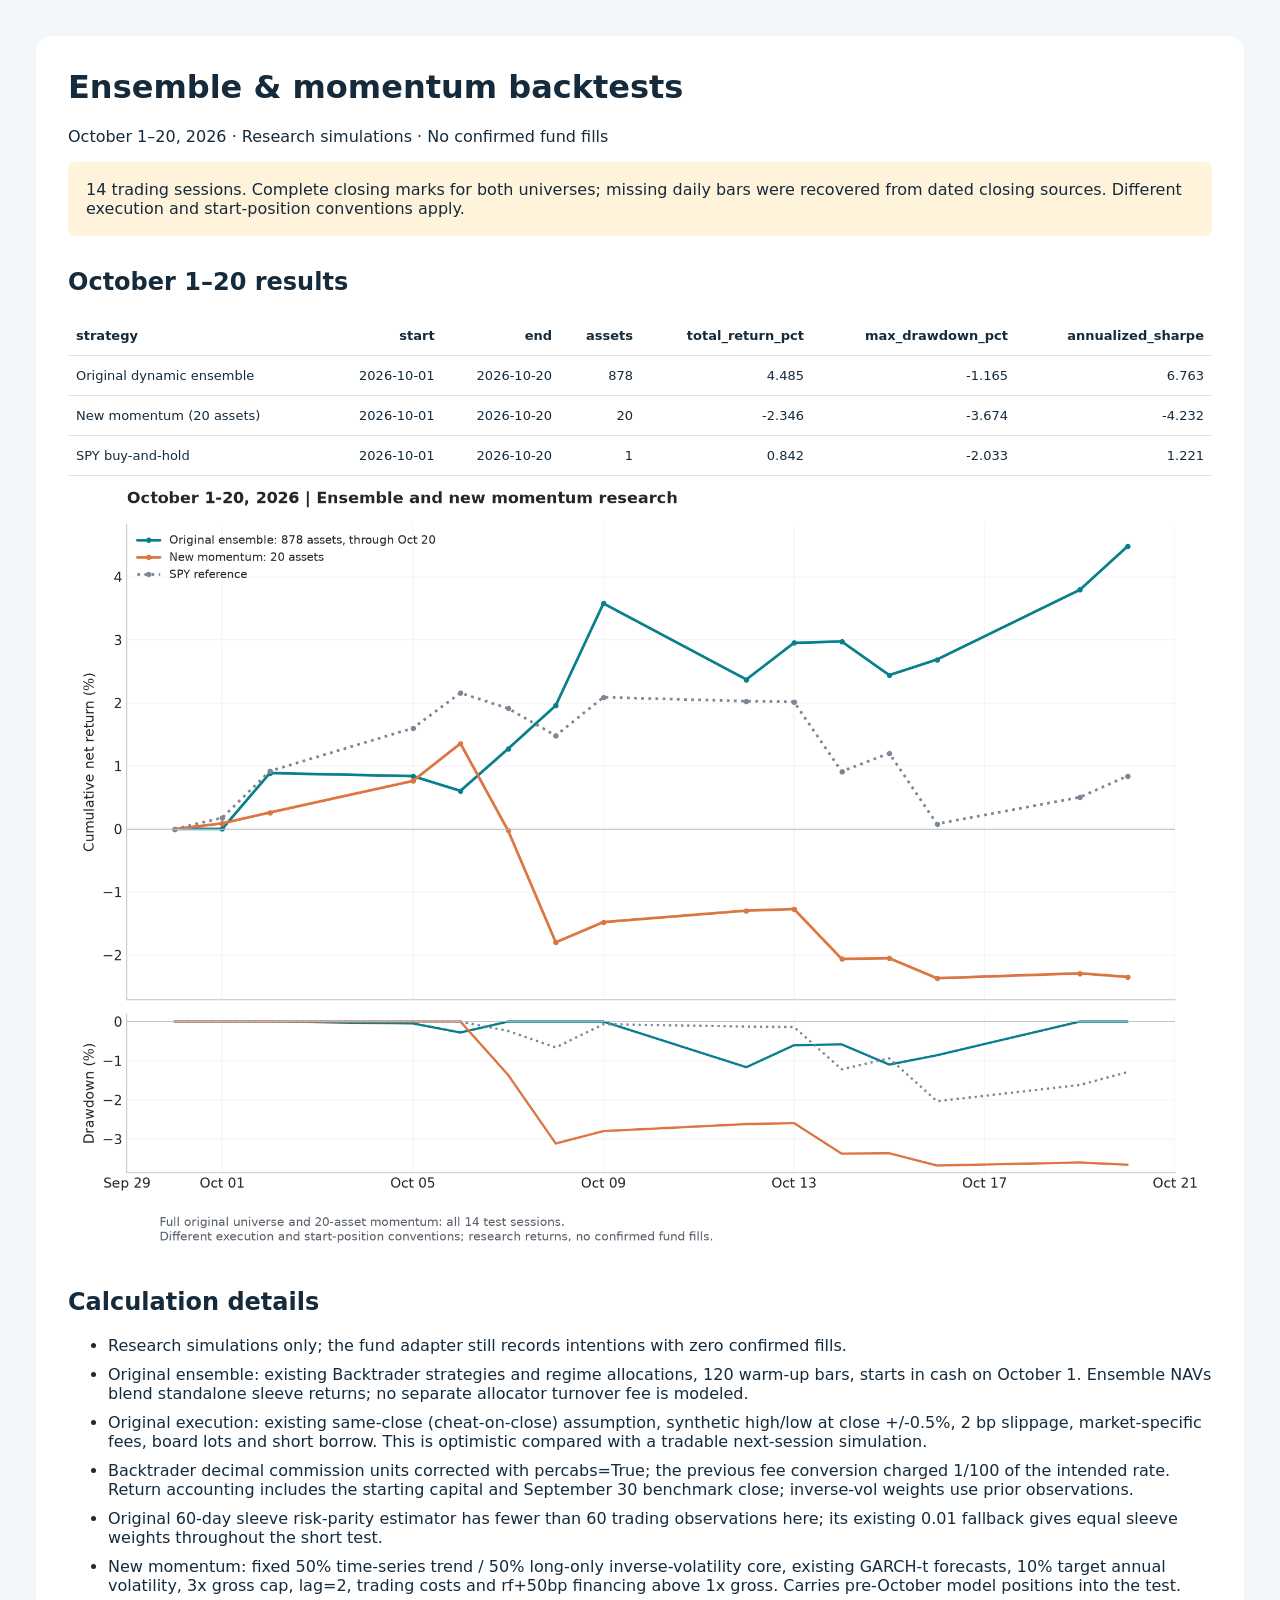
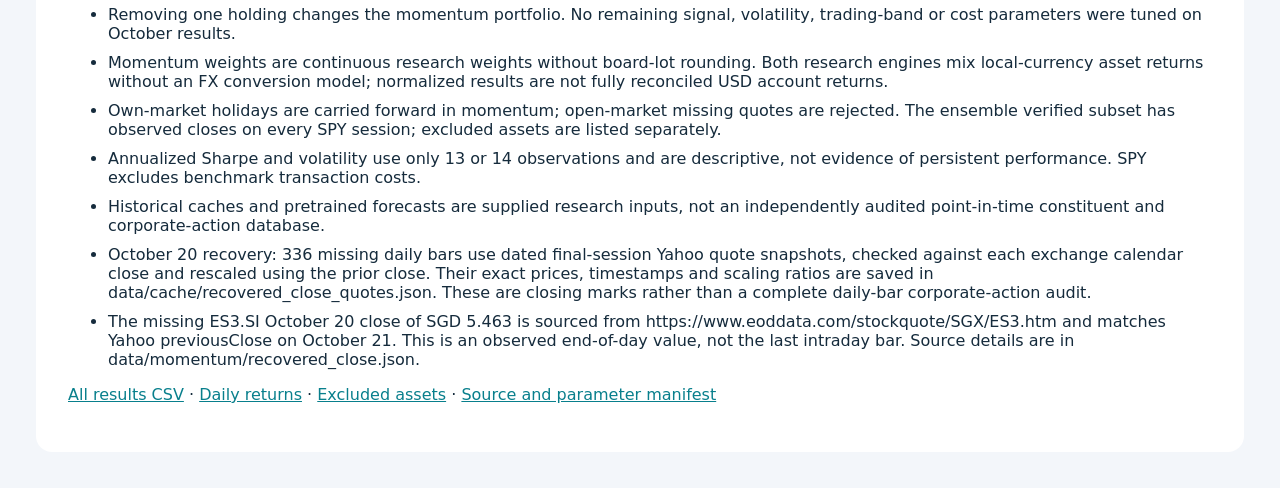
==== reports/october_2026/index.html @ 3808959d "Update fund architecture diagram to ignore momentum strategy and sync ensemble portfolio changes" ====
<!doctype html><html><head><meta charset="utf-8"><title>October strategy backtests</title><style>body{font:16px system-ui;background:#f3f6fa;color:#152b3c;margin:0;padding:36px}main{max-width:1180px;margin:auto;background:white;padding:32px;border-radius:16px}h1{margin-top:0}h2{margin-top:32px}table{border-collapse:collapse;width:100%;font-size:13px}th,td{padding:12px 8px;border-bottom:1px solid #dde5ed;text-align:right}th:first-child,td:first-child{text-align:left}img{width:100%}.notice{background:#fff3db;padding:18px;border-radius:8px}li{margin-bottom:10px}a{color:#087f8c}</style></head><body><main><h1>Ensemble & momentum backtests</h1><p>October 1–20, 2026 · Research simulations · No confirmed fund fills</p><p class="notice">14 trading sessions. Complete closing marks for both universes; missing daily bars were recovered from dated closing sources. Different execution and start-position conventions apply.</p><h2>October 1–20 results</h2><table class="dataframe">
  <thead>
    <tr style="text-align: right;">
      <th>strategy</th>
      <th>start</th>
      <th>end</th>
      <th>assets</th>
      <th>total_return_pct</th>
      <th>max_drawdown_pct</th>
      <th>annualized_sharpe</th>
    </tr>
  </thead>
  <tbody>
    <tr>
      <td>Original dynamic ensemble</td>
      <td>2026-10-01</td>
      <td>2026-10-20</td>
      <td>878</td>
      <td>4.485</td>
      <td>-1.165</td>
      <td>6.763</td>
    </tr>
    <tr>
      <td>New momentum (20 assets)</td>
      <td>2026-10-01</td>
      <td>2026-10-20</td>
      <td>20</td>
      <td>-2.346</td>
      <td>-3.674</td>
      <td>-4.232</td>
    </tr>
    <tr>
      <td>SPY buy-and-hold</td>
      <td>2026-10-01</td>
      <td>2026-10-20</td>
      <td>1</td>
      <td>0.842</td>
      <td>-2.033</td>
      <td>1.221</td>
    </tr>
  </tbody>
</table><img src="comparison.png" alt="Net cumulative returns and drawdown"><h2>Calculation details</h2><ul><li>Research simulations only; the fund adapter still records intentions with zero confirmed fills.</li><li>Original ensemble: existing Backtrader strategies and regime allocations, 120 warm-up bars, starts in cash on October 1. Ensemble NAVs blend standalone sleeve returns; no separate allocator turnover fee is modeled.</li><li>Original execution: existing same-close (cheat-on-close) assumption, synthetic high/low at close +/-0.5%, 2 bp slippage, market-specific fees, board lots and short borrow. This is optimistic compared with a tradable next-session simulation.</li><li>Backtrader decimal commission units corrected with percabs=True; the previous fee conversion charged 1/100 of the intended rate. Return accounting includes the starting capital and September 30 benchmark close; inverse-vol weights use prior observations.</li><li>Original 60-day sleeve risk-parity estimator has fewer than 60 trading observations here; its existing 0.01 fallback gives equal sleeve weights throughout the short test.</li><li>New momentum: fixed 50% time-series trend / 50% long-only inverse-volatility core, existing GARCH-t forecasts, 10% target annual volatility, 3x gross cap, lag=2, trading costs and rf+50bp financing above 1x gross. Carries pre-October model positions into the test.</li><li>Removing one holding changes the momentum portfolio. No remaining signal, volatility, trading-band or cost parameters were tuned on October results.</li><li>Momentum weights are continuous research weights without board-lot rounding. Both research engines mix local-currency asset returns without an FX conversion model; normalized results are not fully reconciled USD account returns.</li><li>Own-market holidays are carried forward in momentum; open-market missing quotes are rejected. The ensemble verified subset has observed closes on every SPY session; excluded assets are listed separately.</li><li>Annualized Sharpe and volatility use only 13 or 14 observations and are descriptive, not evidence of persistent performance. SPY excludes benchmark transaction costs.</li><li>Historical caches and pretrained forecasts are supplied research inputs, not an independently audited point-in-time constituent and corporate-action database.</li><li>October 20 recovery: 336 missing daily bars use dated final-session Yahoo quote snapshots, checked against each exchange calendar close and rescaled using the prior close. Their exact prices, timestamps and scaling ratios are saved in data/cache/recovered_close_quotes.json. These are closing marks rather than a complete daily-bar corporate-action audit.</li><li>The missing ES3.SI October 20 close of SGD 5.463 is sourced from https://www.eoddata.com/stockquote/SGX/ES3.htm and matches Yahoo previousClose on October 21. This is an observed end-of-day value, not the last intraday bar. Source details are in data/momentum/recovered_close.json.</li></ul><p><a href="comparison.csv">All results CSV</a> · <a href="daily_returns.csv">Daily returns</a> · <a href="excluded_assets.csv">Excluded assets</a> · <a href="run_manifest.json">Source and parameter manifest</a></p></main></body></html>
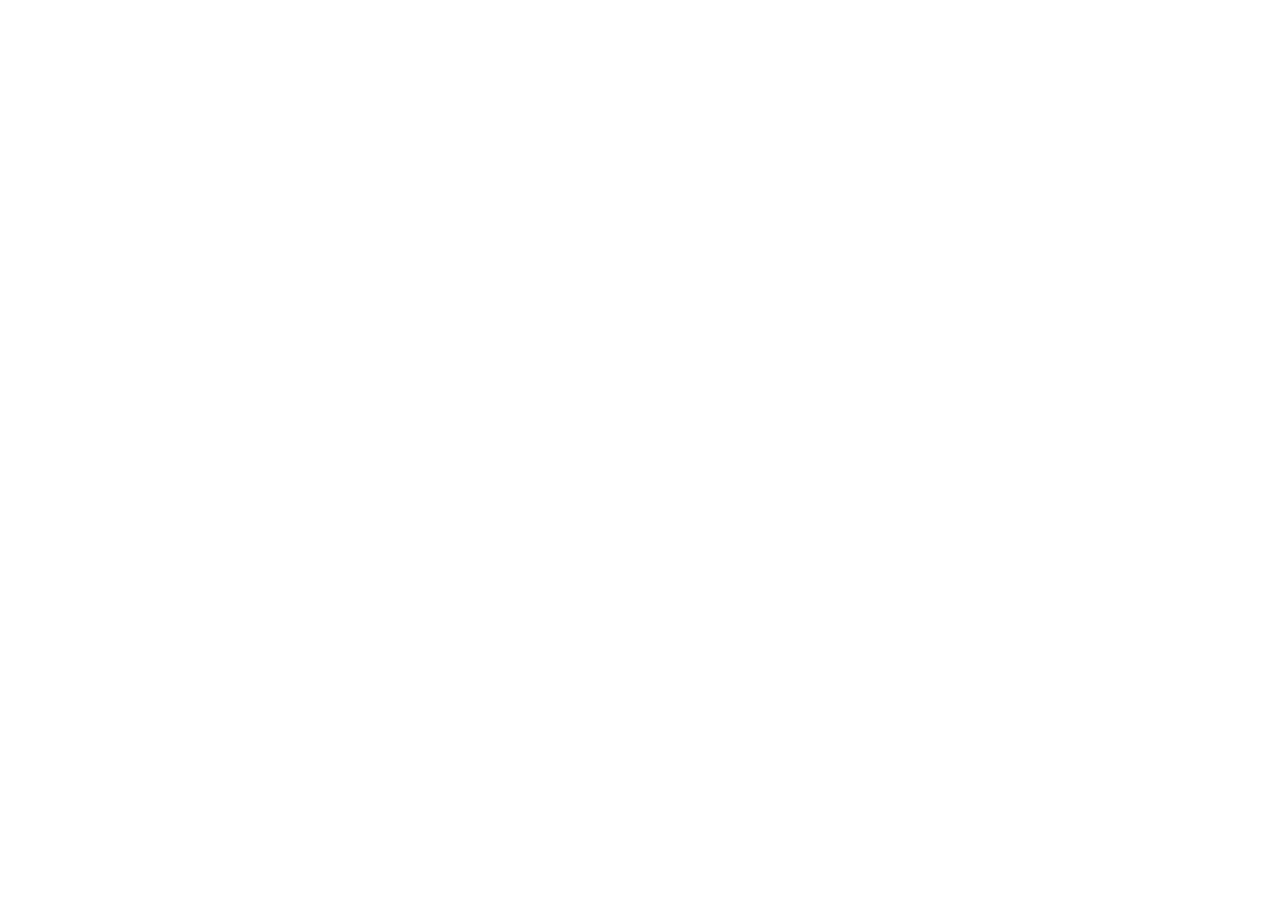
==== commit b5a5afb8: "Rebrand AlphaHunt dashboard with ensemble-only research" ====
--- a/reports/october_2026/index.html
+++ b/reports/october_2026/index.html
@@ -1,42 +1 @@
-<!doctype html><html><head><meta charset="utf-8"><title>October strategy backtests</title><style>body{font:16px system-ui;background:#f3f6fa;color:#152b3c;margin:0;padding:36px}main{max-width:1180px;margin:auto;background:white;padding:32px;border-radius:16px}h1{margin-top:0}h2{margin-top:32px}table{border-collapse:collapse;width:100%;font-size:13px}th,td{padding:12px 8px;border-bottom:1px solid #dde5ed;text-align:right}th:first-child,td:first-child{text-align:left}img{width:100%}.notice{background:#fff3db;padding:18px;border-radius:8px}li{margin-bottom:10px}a{color:#087f8c}</style></head><body><main><h1>Ensemble & momentum backtests</h1><p>October 1–20, 2026 · Research simulations · No confirmed fund fills</p><p class="notice">14 trading sessions. Complete closing marks for both universes; missing daily bars were recovered from dated closing sources. Different execution and start-position conventions apply.</p><h2>October 1–20 results</h2><table class="dataframe">
-  <thead>
-    <tr style="text-align: right;">
-      <th>strategy</th>
-      <th>start</th>
-      <th>end</th>
-      <th>assets</th>
-      <th>total_return_pct</th>
-      <th>max_drawdown_pct</th>
-      <th>annualized_sharpe</th>
-    </tr>
-  </thead>
-  <tbody>
-    <tr>
-      <td>Original dynamic ensemble</td>
-      <td>2026-10-01</td>
-      <td>2026-10-20</td>
-      <td>878</td>
-      <td>4.485</td>
-      <td>-1.165</td>
-      <td>6.763</td>
-    </tr>
-    <tr>
-      <td>New momentum (20 assets)</td>
-      <td>2026-10-01</td>
-      <td>2026-10-20</td>
-      <td>20</td>
-      <td>-2.346</td>
-      <td>-3.674</td>
-      <td>-4.232</td>
-    </tr>
-    <tr>
-      <td>SPY buy-and-hold</td>
-      <td>2026-10-01</td>
-      <td>2026-10-20</td>
-      <td>1</td>
-      <td>0.842</td>
-      <td>-2.033</td>
-      <td>1.221</td>
-    </tr>
-  </tbody>
-</table><img src="comparison.png" alt="Net cumulative returns and drawdown"><h2>Calculation details</h2><ul><li>Research simulations only; the fund adapter still records intentions with zero confirmed fills.</li><li>Original ensemble: existing Backtrader strategies and regime allocations, 120 warm-up bars, starts in cash on October 1. Ensemble NAVs blend standalone sleeve returns; no separate allocator turnover fee is modeled.</li><li>Original execution: existing same-close (cheat-on-close) assumption, synthetic high/low at close +/-0.5%, 2 bp slippage, market-specific fees, board lots and short borrow. This is optimistic compared with a tradable next-session simulation.</li><li>Backtrader decimal commission units corrected with percabs=True; the previous fee conversion charged 1/100 of the intended rate. Return accounting includes the starting capital and September 30 benchmark close; inverse-vol weights use prior observations.</li><li>Original 60-day sleeve risk-parity estimator has fewer than 60 trading observations here; its existing 0.01 fallback gives equal sleeve weights throughout the short test.</li><li>New momentum: fixed 50% time-series trend / 50% long-only inverse-volatility core, existing GARCH-t forecasts, 10% target annual volatility, 3x gross cap, lag=2, trading costs and rf+50bp financing above 1x gross. Carries pre-October model positions into the test.</li><li>Removing one holding changes the momentum portfolio. No remaining signal, volatility, trading-band or cost parameters were tuned on October results.</li><li>Momentum weights are continuous research weights without board-lot rounding. Both research engines mix local-currency asset returns without an FX conversion model; normalized results are not fully reconciled USD account returns.</li><li>Own-market holidays are carried forward in momentum; open-market missing quotes are rejected. The ensemble verified subset has observed closes on every SPY session; excluded assets are listed separately.</li><li>Annualized Sharpe and volatility use only 13 or 14 observations and are descriptive, not evidence of persistent performance. SPY excludes benchmark transaction costs.</li><li>Historical caches and pretrained forecasts are supplied research inputs, not an independently audited point-in-time constituent and corporate-action database.</li><li>October 20 recovery: 336 missing daily bars use dated final-session Yahoo quote snapshots, checked against each exchange calendar close and rescaled using the prior close. Their exact prices, timestamps and scaling ratios are saved in data/cache/recovered_close_quotes.json. These are closing marks rather than a complete daily-bar corporate-action audit.</li><li>The missing ES3.SI October 20 close of SGD 5.463 is sourced from https://www.eoddata.com/stockquote/SGX/ES3.htm and matches Yahoo previousClose on October 21. This is an observed end-of-day value, not the last intraday bar. Source details are in data/momentum/recovered_close.json.</li></ul><p><a href="comparison.csv">All results CSV</a> · <a href="daily_returns.csv">Daily returns</a> · <a href="excluded_assets.csv">Excluded assets</a> · <a href="run_manifest.json">Source and parameter manifest</a></p></main></body></html>+<!doctype html><meta charset="utf-8"><title>AlphaHunt Capital</title><meta http-equiv="refresh" content="0;url=http://127.0.0.1:8765/#performance"><p><a href="http://127.0.0.1:8765/#performance">Open AlphaHunt Capital ensemble backtesting</a></p>
